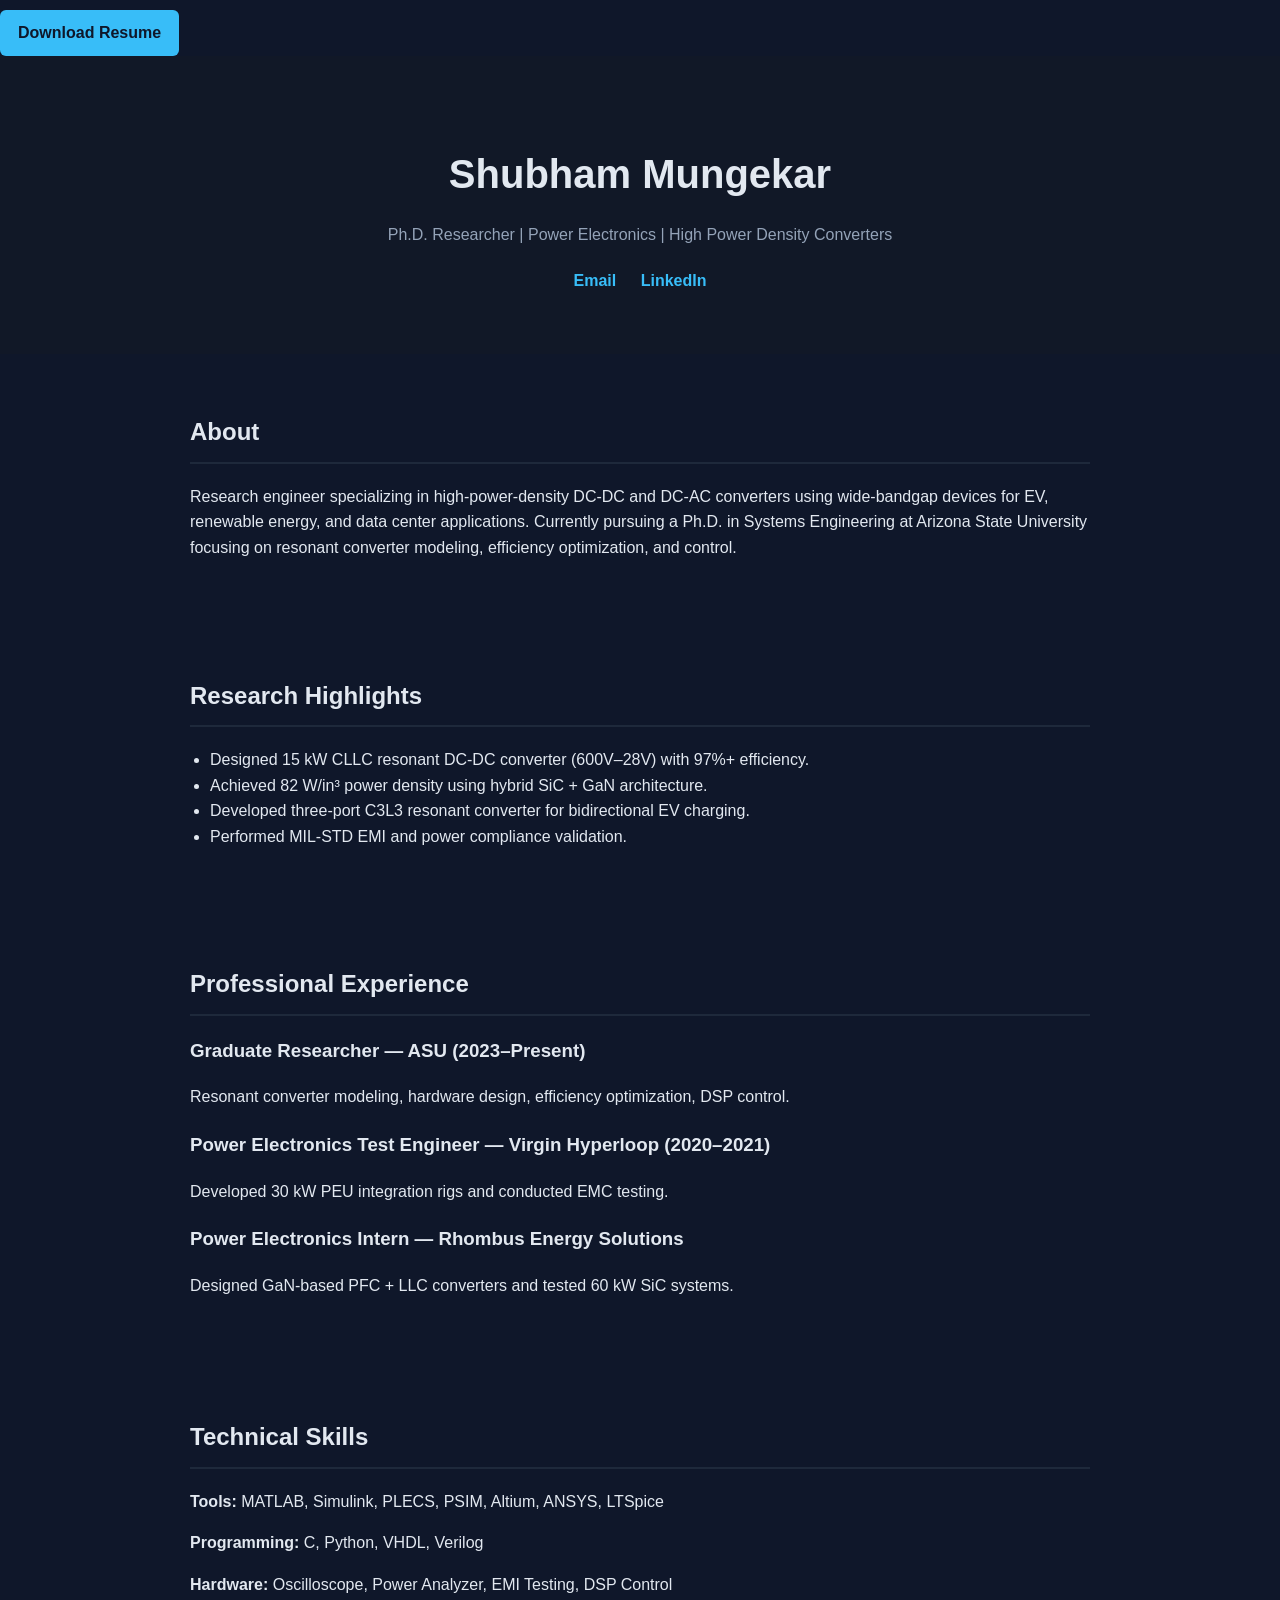
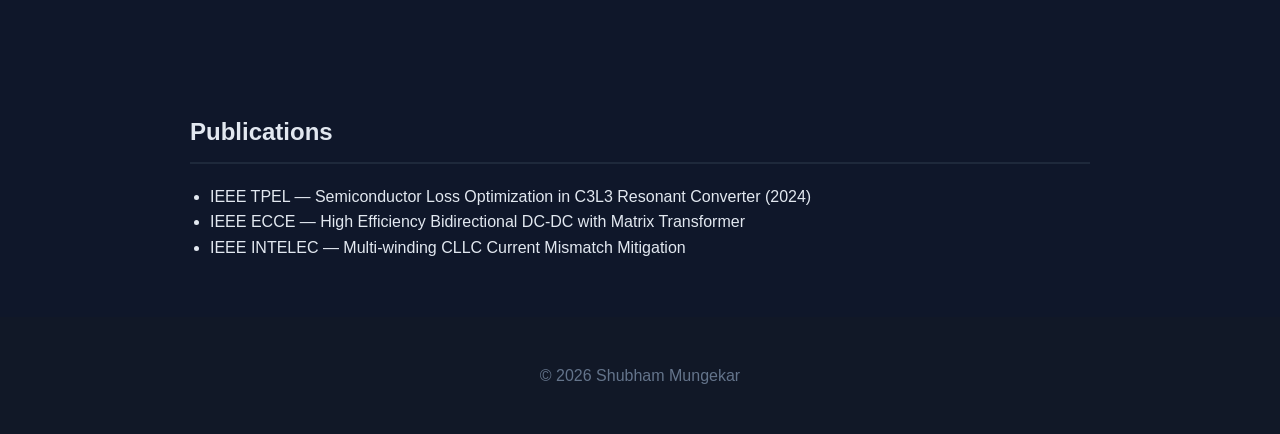
==== index.html @ 273b66ef "Update index.html" ====
<!DOCTYPE html>
<html lang="en">
<head>
    <meta charset="UTF-8">
    <title>Shubham Mungekar | Power Electronics Engineer</title>
    <meta name="viewport" content="width=device-width, initial-scale=1.0">
    <link rel="stylesheet" href="style.css">
    <a href="files/Shubham_Resume.pdf" target="_blank" class="button">
    Download Resume
    </a>
</head>
<body>

<header>
    <h1>Shubham Mungekar</h1>
    <p>Ph.D. Researcher | Power Electronics | High Power Density Converters</p>
    <div class="contact">
        <a href="mailto:smungeka@asu.edu">Email</a>
        <a href="#">LinkedIn</a>
    </div>
</header>

<section>
    <h2>About</h2>
    <p>
        Research engineer specializing in high-power-density DC-DC and DC-AC converters 
        using wide-bandgap devices for EV, renewable energy, and data center applications.
        Currently pursuing a Ph.D. in Systems Engineering at Arizona State University
        focusing on resonant converter modeling, efficiency optimization, and control.
    </p>
</section>

<section>
    <h2>Research Highlights</h2>
    <ul>
        <li>Designed 15 kW CLLC resonant DC-DC converter (600V–28V) with 97%+ efficiency.</li>
        <li>Achieved 82 W/in³ power density using hybrid SiC + GaN architecture.</li>
        <li>Developed three-port C3L3 resonant converter for bidirectional EV charging.</li>
        <li>Performed MIL-STD EMI and power compliance validation.</li>
    </ul>
</section>

<section>
    <h2>Professional Experience</h2>
    <div class="job">
        <h3>Graduate Researcher — ASU (2023–Present)</h3>
        <p>Resonant converter modeling, hardware design, efficiency optimization, DSP control.</p>
    </div>

    <div class="job">
        <h3>Power Electronics Test Engineer — Virgin Hyperloop (2020–2021)</h3>
        <p>Developed 30 kW PEU integration rigs and conducted EMC testing.</p>
    </div>

    <div class="job">
        <h3>Power Electronics Intern — Rhombus Energy Solutions</h3>
        <p>Designed GaN-based PFC + LLC converters and tested 60 kW SiC systems.</p>
    </div>
</section>

<section>
    <h2>Technical Skills</h2>
    <p><strong>Tools:</strong> MATLAB, Simulink, PLECS, PSIM, Altium, ANSYS, LTSpice</p>
    <p><strong>Programming:</strong> C, Python, VHDL, Verilog</p>
    <p><strong>Hardware:</strong> Oscilloscope, Power Analyzer, EMI Testing, DSP Control</p>
</section>

<section>
    <h2>Publications</h2>
    <ul>
        <li>IEEE TPEL — Semiconductor Loss Optimization in C3L3 Resonant Converter (2024)</li>
        <li>IEEE ECCE — High Efficiency Bidirectional DC-DC with Matrix Transformer</li>
        <li>IEEE INTELEC — Multi-winding CLLC Current Mismatch Mitigation</li>
    </ul>
</section>

<footer>
    <p>© 2026 Shubham Mungekar</p>
</footer>

</body>

</html>
---- style.css ----
body {
    margin: 0;
    font-family: Arial, Helvetica, sans-serif;
    background: #0f172a;
    color: #e2e8f0;
    line-height: 1.6;
}

header {
    text-align: center;
    padding: 60px 20px;
    background: #111827;
}

header h1 {
    font-size: 2.5rem;
    margin-bottom: 10px;
}

header p {
    color: #94a3b8;
    margin-bottom: 20px;
}

.contact a {
    color: #38bdf8;
    margin: 0 10px;
    text-decoration: none;
    font-weight: bold;
}

section {
    max-width: 900px;
    margin: auto;
    padding: 40px 20px;
}

h2 {
    border-bottom: 2px solid #1e293b;
    padding-bottom: 10px;
    margin-bottom: 20px;
}

.job {
    margin-bottom: 20px;
}

ul {
    padding-left: 20px;
}

footer {
    text-align: center;
    padding: 30px;
    background: #111827;
    color: #64748b;
}

.button {
    display: inline-block;
    padding: 10px 18px;
    background: #38bdf8;
    color: #0f172a;
    text-decoration: none;
    font-weight: bold;
    border-radius: 6px;
    margin-top: 10px;
}

.button:hover {
    background: #0ea5e9;
}
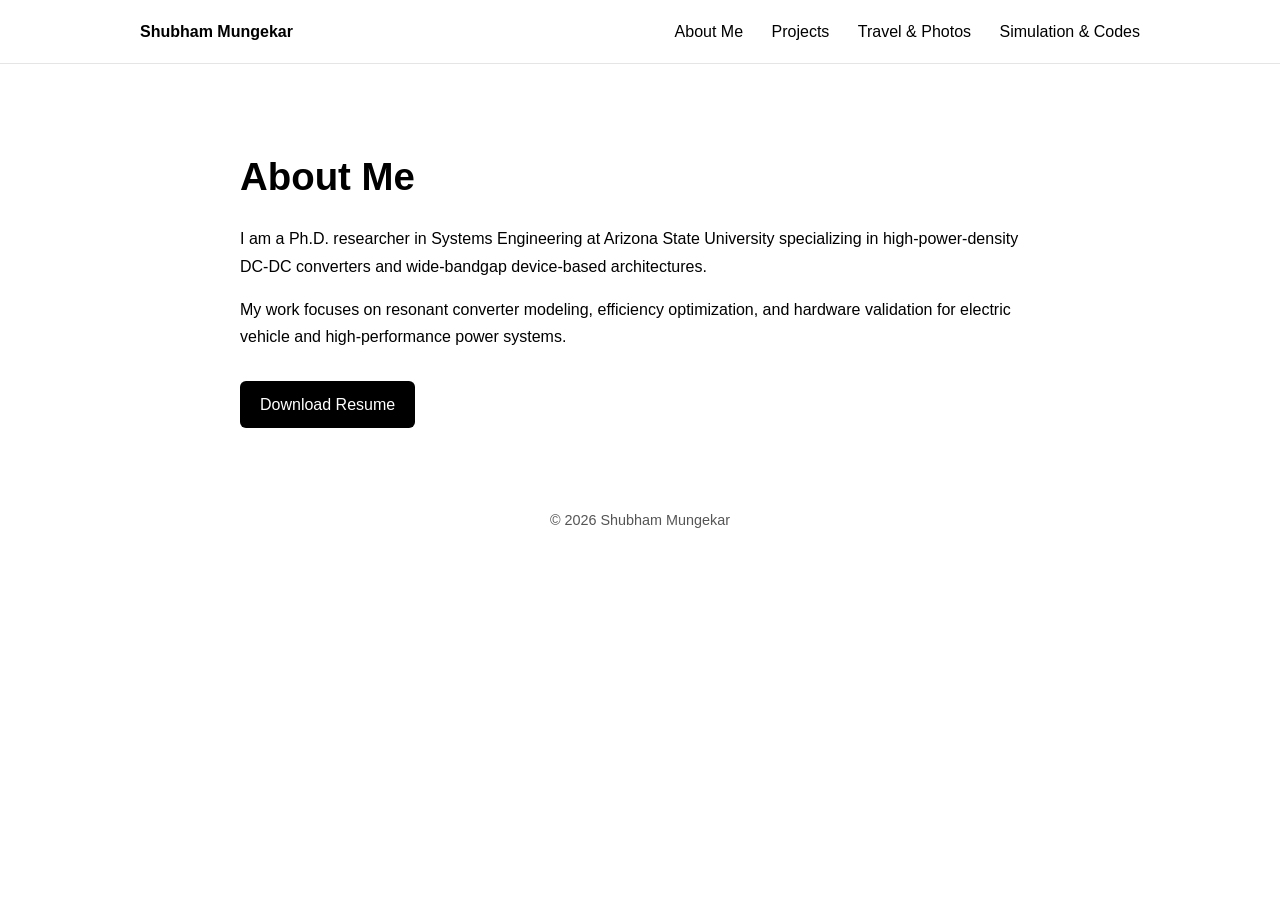
==== commit b69bad2f: "Add files via upload" ====
--- a/index.html
+++ b/index.html
@@ -1,84 +1,47 @@
 <!DOCTYPE html>
-<html lang="en">
+<html>
 <head>
-    <meta charset="UTF-8">
-    <title>Shubham Mungekar | Power Electronics Engineer</title>
-    <meta name="viewport" content="width=device-width, initial-scale=1.0">
-    <link rel="stylesheet" href="style.css">
-    <a href="files/Shubham_Resume.pdf" target="_blank" class="button">
-    Download Resume
-    </a>
+  <meta charset="UTF-8">
+  <title>Shubham Mungekar</title>
+  <link rel="stylesheet" href="style.css">
 </head>
 <body>
 
-<header>
-    <h1>Shubham Mungekar</h1>
-    <p>Ph.D. Researcher | Power Electronics | High Power Density Converters</p>
-    <div class="contact">
-        <a href="mailto:smungeka@asu.edu">Email</a>
-        <a href="#">LinkedIn</a>
+<nav class="nav">
+  <div class="nav-container">
+    <a href="index.html" class="logo">Shubham Mungekar</a>
+    <div class="nav-links">
+      <a href="index.html">About Me</a>
+      <a href="projects.html">Projects</a>
+      <a href="travel.html">Travel & Photos</a>
+      <a href="simulations.html">Simulation & Codes</a>
     </div>
-</header>
+  </div>
+</nav>
 
-<section>
-    <h2>About</h2>
-    <p>
-        Research engineer specializing in high-power-density DC-DC and DC-AC converters 
-        using wide-bandgap devices for EV, renewable energy, and data center applications.
-        Currently pursuing a Ph.D. in Systems Engineering at Arizona State University
-        focusing on resonant converter modeling, efficiency optimization, and control.
-    </p>
-</section>
+<div class="container">
+  <h1>About Me</h1>
 
-<section>
-    <h2>Research Highlights</h2>
-    <ul>
-        <li>Designed 15 kW CLLC resonant DC-DC converter (600V–28V) with 97%+ efficiency.</li>
-        <li>Achieved 82 W/in³ power density using hybrid SiC + GaN architecture.</li>
-        <li>Developed three-port C3L3 resonant converter for bidirectional EV charging.</li>
-        <li>Performed MIL-STD EMI and power compliance validation.</li>
-    </ul>
-</section>
+  <p>
+    I am a Ph.D. researcher in Systems Engineering at Arizona State University
+    specializing in high-power-density DC-DC converters and wide-bandgap
+    device-based architectures.
+  </p>
 
-<section>
-    <h2>Professional Experience</h2>
-    <div class="job">
-        <h3>Graduate Researcher — ASU (2023–Present)</h3>
-        <p>Resonant converter modeling, hardware design, efficiency optimization, DSP control.</p>
-    </div>
+  <p>
+    My work focuses on resonant converter modeling, efficiency optimization,
+    and hardware validation for electric vehicle and high-performance
+    power systems.
+  </p>
 
-    <div class="job">
-        <h3>Power Electronics Test Engineer — Virgin Hyperloop (2020–2021)</h3>
-        <p>Developed 30 kW PEU integration rigs and conducted EMC testing.</p>
-    </div>
-
-    <div class="job">
-        <h3>Power Electronics Intern — Rhombus Energy Solutions</h3>
-        <p>Designed GaN-based PFC + LLC converters and tested 60 kW SiC systems.</p>
-    </div>
-</section>
-
-<section>
-    <h2>Technical Skills</h2>
-    <p><strong>Tools:</strong> MATLAB, Simulink, PLECS, PSIM, Altium, ANSYS, LTSpice</p>
-    <p><strong>Programming:</strong> C, Python, VHDL, Verilog</p>
-    <p><strong>Hardware:</strong> Oscilloscope, Power Analyzer, EMI Testing, DSP Control</p>
-</section>
-
-<section>
-    <h2>Publications</h2>
-    <ul>
-        <li>IEEE TPEL — Semiconductor Loss Optimization in C3L3 Resonant Converter (2024)</li>
-        <li>IEEE ECCE — High Efficiency Bidirectional DC-DC with Matrix Transformer</li>
-        <li>IEEE INTELEC — Multi-winding CLLC Current Mismatch Mitigation</li>
-    </ul>
-</section>
+  <a href="files/resume.pdf" target="_blank" class="button">
+    Download Resume
+  </a>
+</div>
 
 <footer>
-    <p>© 2026 Shubham Mungekar</p>
+  © 2026 Shubham Mungekar
 </footer>
 
 </body>
-
-</html>
-
+</html>
--- a/style.css
+++ b/style.css
@@ -1,72 +1,83 @@
-body {
-    margin: 0;
-    font-family: Arial, Helvetica, sans-serif;
-    background: #0f172a;
-    color: #e2e8f0;
-    line-height: 1.6;
-}
-
-header {
-    text-align: center;
-    padding: 60px 20px;
-    background: #111827;
-}
-
-header h1 {
-    font-size: 2.5rem;
-    margin-bottom: 10px;
-}
-
-header p {
-    color: #94a3b8;
-    margin-bottom: 20px;
-}
-
-.contact a {
-    color: #38bdf8;
-    margin: 0 10px;
-    text-decoration: none;
-    font-weight: bold;
-}
-
-section {
-    max-width: 900px;
-    margin: auto;
-    padding: 40px 20px;
-}
-
-h2 {
-    border-bottom: 2px solid #1e293b;
-    padding-bottom: 10px;
-    margin-bottom: 20px;
-}
-
-.job {
-    margin-bottom: 20px;
-}
-
-ul {
-    padding-left: 20px;
-}
-
-footer {
-    text-align: center;
-    padding: 30px;
-    background: #111827;
-    color: #64748b;
-}
-
-.button {
-    display: inline-block;
-    padding: 10px 18px;
-    background: #38bdf8;
-    color: #0f172a;
-    text-decoration: none;
-    font-weight: bold;
-    border-radius: 6px;
-    margin-top: 10px;
-}
-
-.button:hover {
-    background: #0ea5e9;
-}
+body {
+  margin: 0;
+  background: #ffffff;
+  color: #000000;
+  font-family: "Aptos", -apple-system, BlinkMacSystemFont, "Segoe UI", Helvetica, Arial, sans-serif;
+  line-height: 1.7;
+}
+
+/* Navigation */
+.nav {
+  border-bottom: 1px solid #e5e5e5;
+  padding: 18px 0;
+}
+
+.nav-container {
+  max-width: 1000px;
+  margin: auto;
+  display: flex;
+  justify-content: space-between;
+  align-items: center;
+  padding: 0 20px;
+}
+
+.logo {
+  font-weight: 600;
+  text-decoration: none;
+  color: #000;
+}
+
+.nav-links a {
+  margin-left: 24px;
+  text-decoration: none;
+  color: #000;
+  font-size: 16px;
+  font-weight: 500;
+}
+
+.nav-links a:hover {
+  text-decoration: underline;
+}
+
+/* Main container */
+.container {
+  max-width: 800px;
+  margin: 80px auto;
+  padding: 0 20px;
+}
+
+/* Headings */
+h1 {
+  font-size: 2.4rem;
+  margin-bottom: 10px;
+}
+
+h2 {
+  margin-top: 50px;
+  font-size: 1.5rem;
+}
+
+/* Button */
+.button {
+  display: inline-block;
+  padding: 10px 20px;
+  background: #000;
+  color: #fff;
+  text-decoration: none;
+  border-radius: 6px;
+  font-weight: 500;
+  transition: 0.2s ease;
+  margin-top: 15px;
+}
+
+.button:hover {
+  background: #333;
+}
+
+/* Footer */
+footer {
+  text-align: center;
+  margin: 80px 0 40px 0;
+  font-size: 0.9rem;
+  color: #555;
+}
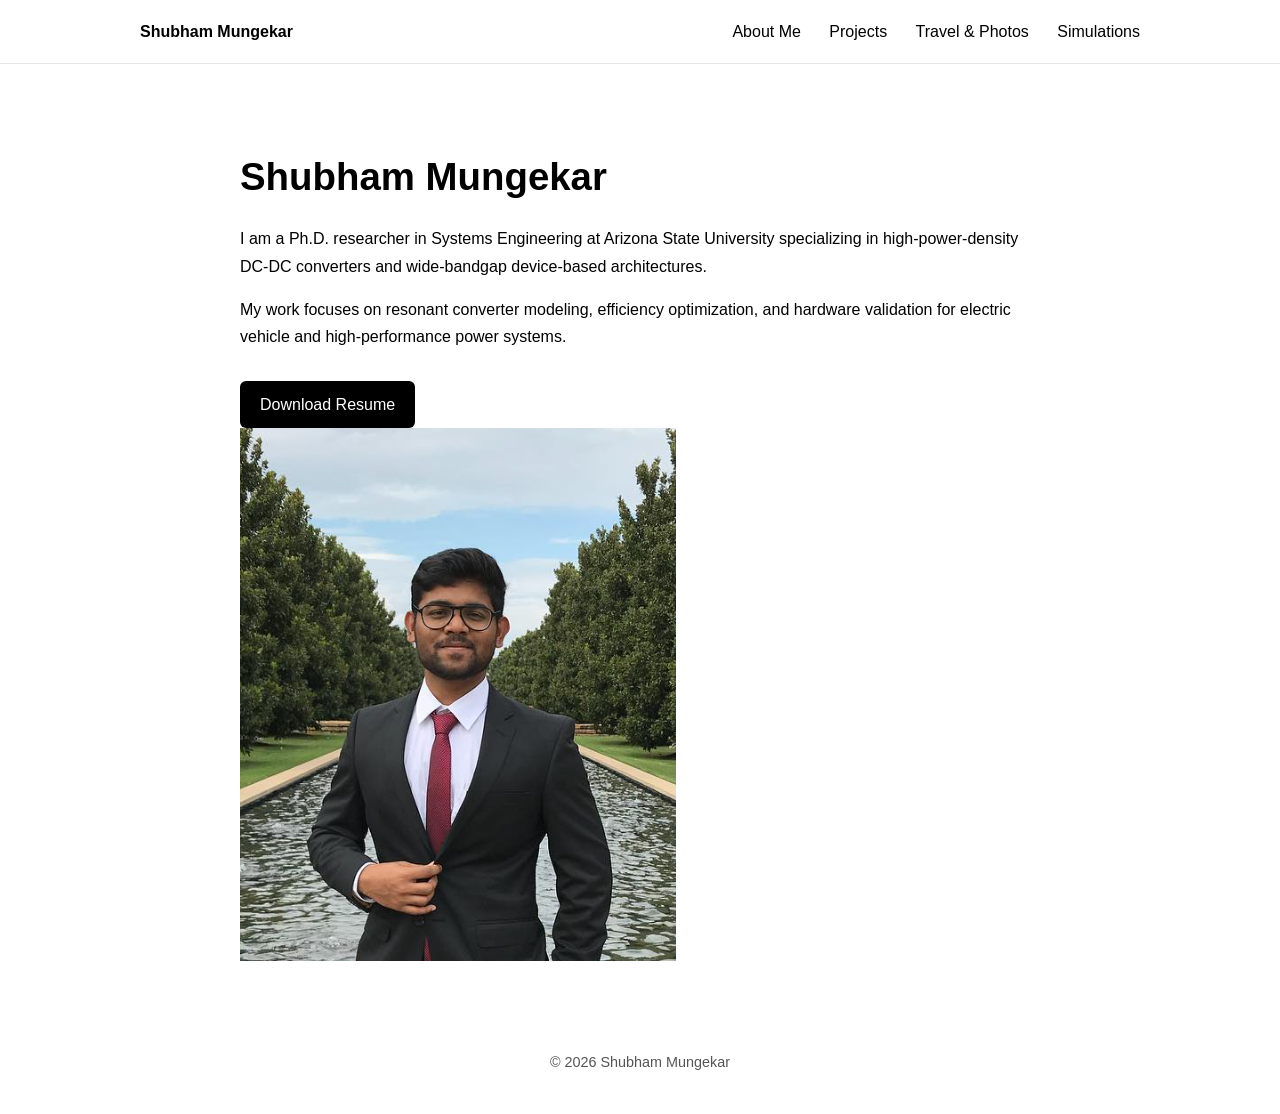
==== commit 0b6d1714: "Update index.html" ====
--- a/index.html
+++ b/index.html
@@ -1,47 +1,57 @@
 <!DOCTYPE html>
-<html>
+<html lang="en">
 <head>
   <meta charset="UTF-8">
   <title>Shubham Mungekar</title>
+  <meta name="viewport" content="width=device-width, initial-scale=1.0">
   <link rel="stylesheet" href="style.css">
 </head>
+
 <body>
 
-<nav class="nav">
-  <div class="nav-container">
-    <a href="index.html" class="logo">Shubham Mungekar</a>
-    <div class="nav-links">
-      <a href="index.html">About Me</a>
-      <a href="projects.html">Projects</a>
-      <a href="travel.html">Travel & Photos</a>
-      <a href="simulations.html">Simulation & Codes</a>
+  <nav class="nav">
+    <div class="nav-container">
+      <a href="index.html" class="logo">Shubham Mungekar</a>
+      <div class="nav-links">
+        <a href="index.html">About Me</a>
+        <a href="projects.html">Projects</a>
+        <a href="travel.html">Travel & Photos</a>
+        <a href="simulations.html">Simulations</a>
+      </div>
     </div>
+  </nav>
+
+  <div class="container about-layout">
+
+    <div class="about-text">
+      <h1>Shubham Mungekar</h1>
+
+      <p>
+        I am a Ph.D. researcher in Systems Engineering at Arizona State University
+        specializing in high-power-density DC-DC converters and wide-bandgap
+        device-based architectures.
+      </p>
+
+      <p>
+        My work focuses on resonant converter modeling, efficiency optimization,
+        and hardware validation for electric vehicle and high-performance
+        power systems.
+      </p>
+
+      <a href="files/resume.pdf" target="_blank" class="button">
+        Download Resume
+      </a>
+    </div>
+
+    <div class="about-image">
+      <img src="images/profile.png" alt="Shubham Mungekar">
+    </div>
+
   </div>
-</nav>
 
-<div class="container">
-  <h1>About Me</h1>
-
-  <p>
-    I am a Ph.D. researcher in Systems Engineering at Arizona State University
-    specializing in high-power-density DC-DC converters and wide-bandgap
-    device-based architectures.
-  </p>
-
-  <p>
-    My work focuses on resonant converter modeling, efficiency optimization,
-    and hardware validation for electric vehicle and high-performance
-    power systems.
-  </p>
-
-  <a href="files/resume.pdf" target="_blank" class="button">
-    Download Resume
-  </a>
-</div>
-
-<footer>
-  © 2026 Shubham Mungekar
-</footer>
+  <footer>
+    © 2026 Shubham Mungekar
+  </footer>
 
 </body>
-</html>+</html>
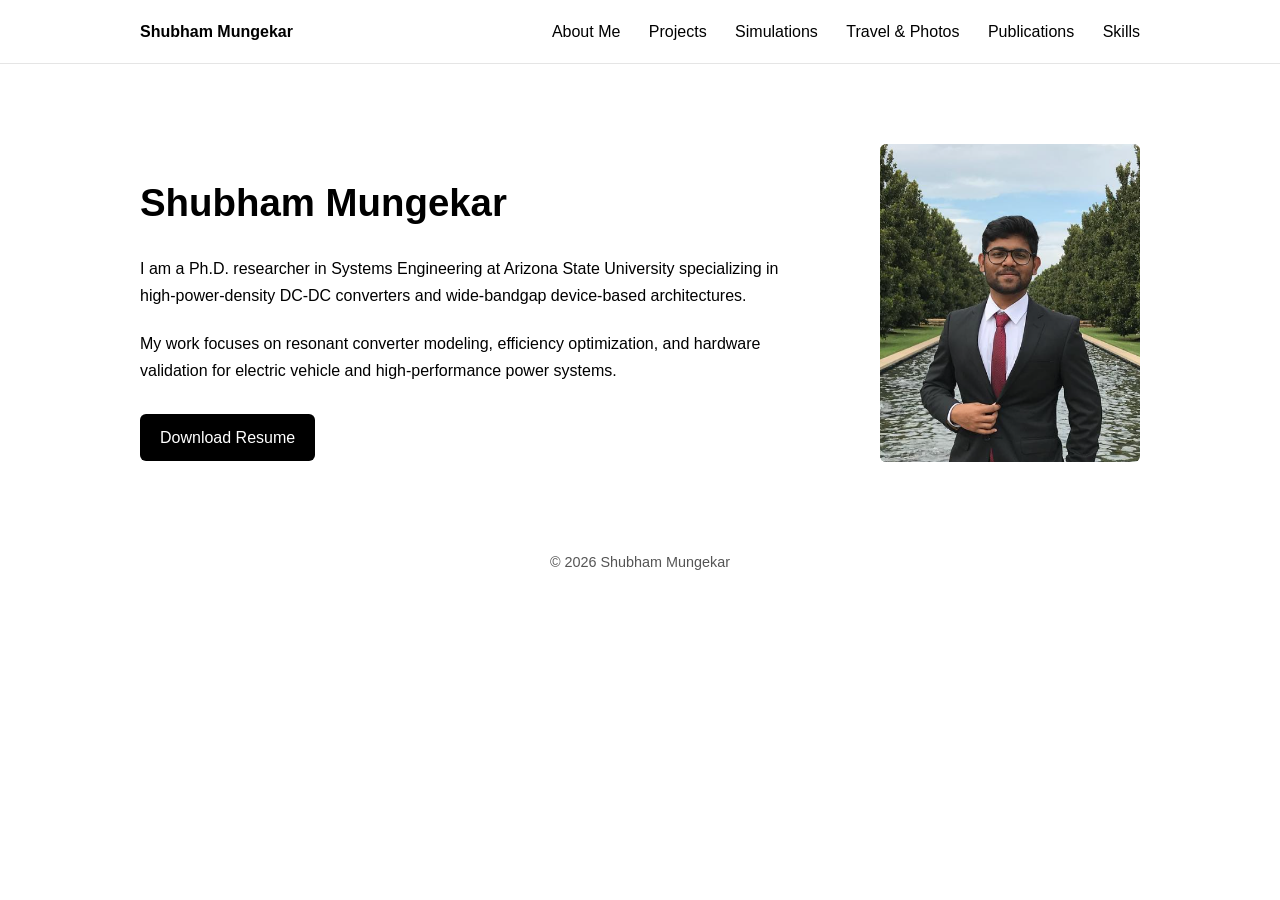
==== commit cc4381d1: "Update index.html" ====
--- a/index.html
+++ b/index.html
@@ -13,11 +13,13 @@
     <div class="nav-container">
       <a href="index.html" class="logo">Shubham Mungekar</a>
       <div class="nav-links">
-        <a href="index.html">About Me</a>
-        <a href="projects.html">Projects</a>
-        <a href="travel.html">Travel & Photos</a>
-        <a href="simulations.html">Simulations</a>
-      </div>
+      <a href="index.html">About Me</a>
+      <a href="projects.html">Projects</a>
+      <a href="simulations.html">Simulations</a>
+      <a href="travel.html">Travel & Photos</a>
+      <a href="publications.html">Publications</a>
+      <a href="skills.html">Skills</a>
+    </div>
     </div>
   </nav>
 
@@ -38,7 +40,7 @@
         power systems.
       </p>
 
-      <a href="files/resume.pdf" target="_blank" class="button">
+      <a href="files/Shubham_Resume.pdf" target="_blank" class="button">
         Download Resume
       </a>
     </div>
@@ -55,3 +57,5 @@
 
 </body>
 </html>
+
+
--- a/style.css
+++ b/style.css
@@ -1,3 +1,4 @@
+/* Base Styling */
 body {
   margin: 0;
   background: #ffffff;
@@ -25,6 +26,7 @@
   font-weight: 600;
   text-decoration: none;
   color: #000;
+  font-size: 1rem;
 }
 
 .nav-links a {
@@ -39,22 +41,40 @@
   text-decoration: underline;
 }
 
-/* Main container */
+/* Main Container */
 .container {
-  max-width: 800px;
+  max-width: 1000px;
   margin: 80px auto;
   padding: 0 20px;
 }
 
-/* Headings */
-h1 {
-  font-size: 2.4rem;
-  margin-bottom: 10px;
+/* About Layout */
+.about-layout {
+  display: flex;
+  justify-content: space-between;
+  align-items: flex-start;
+  gap: 80px;
 }
 
-h2 {
-  margin-top: 50px;
-  font-size: 1.5rem;
+.about-text {
+  flex: 1;
+}
+
+.about-text h1 {
+  font-size: 2.4rem;
+  margin-bottom: 20px;
+}
+
+.about-text p {
+  margin-bottom: 20px;
+  max-width: 650px;
+}
+
+/* Image */
+.about-image img {
+  width: 260px;
+  height: auto;
+  border-radius: 6px;
 }
 
 /* Button */
@@ -67,7 +87,7 @@
   border-radius: 6px;
   font-weight: 500;
   transition: 0.2s ease;
-  margin-top: 15px;
+  margin-top: 10px;
 }
 
 .button:hover {
@@ -80,4 +100,30 @@
   margin: 80px 0 40px 0;
   font-size: 0.9rem;
   color: #555;
-}+}
+
+/* Responsive */
+@media (max-width: 768px) {
+  .about-layout {
+    flex-direction: column;
+    gap: 40px;
+  }
+
+  .about-image img {
+    width: 200px;
+  }
+
+  .nav-container {
+    flex-direction: column;
+    gap: 10px;
+  }
+
+  .nav-links {
+    display: flex;
+    gap: 15px;
+  }
+
+  .nav-links a {
+    margin-left: 0;
+  }
+}
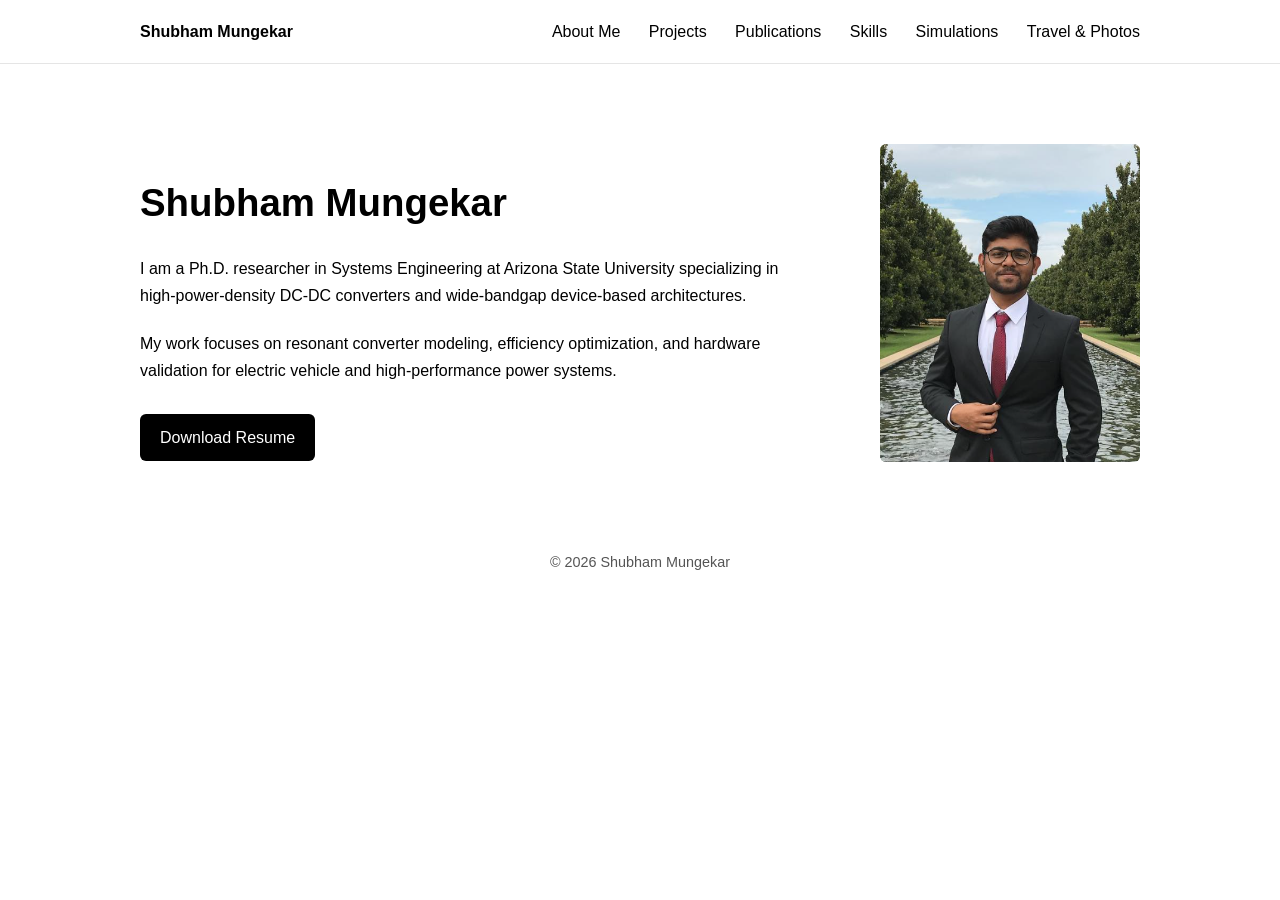
==== commit 89ef94f7: "Update index.html" ====
--- a/index.html
+++ b/index.html
@@ -15,10 +15,10 @@
       <div class="nav-links">
       <a href="index.html">About Me</a>
       <a href="projects.html">Projects</a>
+      <a href="publications.html">Publications</a>
+      <a href="skills.html">Skills</a>
       <a href="simulations.html">Simulations</a>
       <a href="travel.html">Travel & Photos</a>
-      <a href="publications.html">Publications</a>
-      <a href="skills.html">Skills</a>
     </div>
     </div>
   </nav>
@@ -59,3 +59,4 @@
 </html>
 
 
+
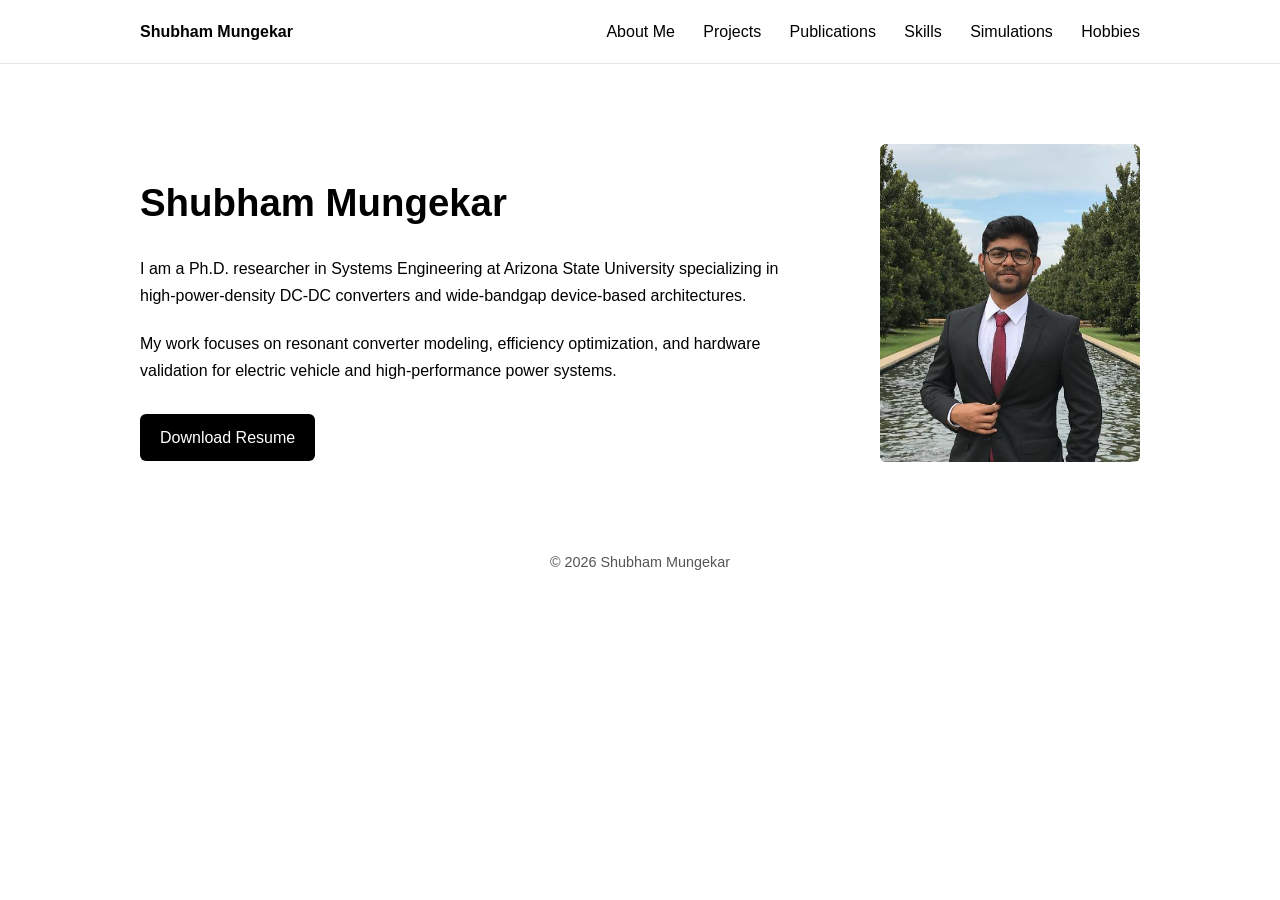
==== commit 0b3d03c6: "Update index.html" ====
--- a/index.html
+++ b/index.html
@@ -18,7 +18,7 @@
       <a href="publications.html">Publications</a>
       <a href="skills.html">Skills</a>
       <a href="simulations.html">Simulations</a>
-      <a href="travel.html">Travel & Photos</a>
+      <a href="travel.html">Hobbies</a>
     </div>
     </div>
   </nav>
--- a/style.css
+++ b/style.css
@@ -126,4 +126,27 @@
   .nav-links a {
     margin-left: 0;
   }
+  
 }
+.project {
+  margin-top: 50px;
+}
+
+.project h2 {
+  font-size: 1.4rem;
+  margin-bottom: 10px;
+}
+
+.project p {
+  margin-bottom: 10px;
+  max-width: 700px;
+}
+
+.project ul {
+  margin-top: 8px;
+}
+
+.project li {
+  margin-bottom: 6px;
+}
+
